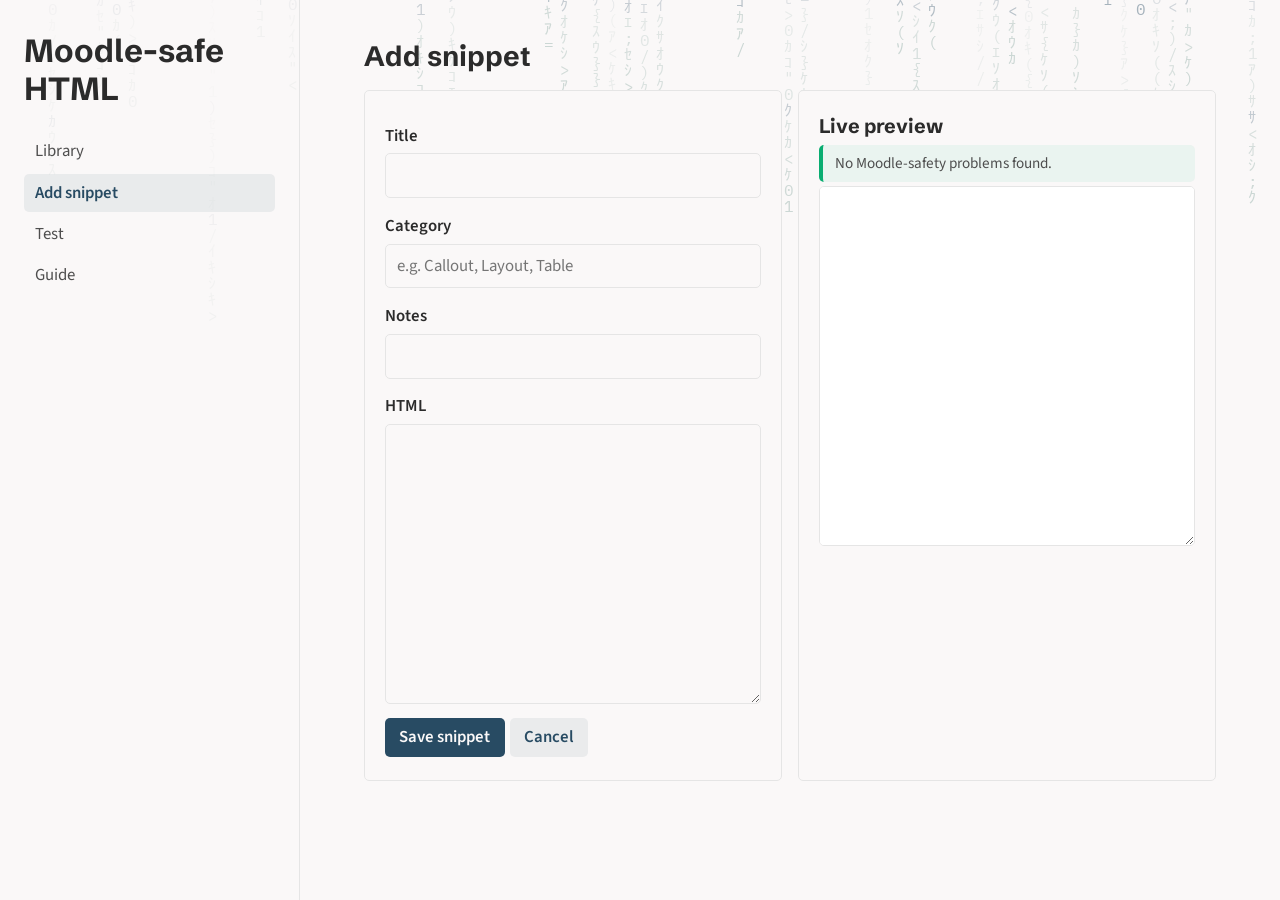
==== add.html @ e859b97b "basic site" ====
<!doctype html>
<html lang="en"><head><meta charset="utf-8"><meta name="viewport" content="width=device-width,initial-scale=1">
<title>Add snippet</title><link rel="stylesheet" href="style.css"></head>
<body>
<header><h1>Moodle-safe HTML</h1>
<nav><a href="index.html">Library</a><a href="add.html">Add snippet</a><a href="test.html">Test</a><a href="guide.html">Guide</a></nav></header>
<main>
<h2 id="h">Add snippet</h2>
<div class="row">
  <form id="f" class="card">
    <label for="title">Title</label><input id="title" required>
    <label for="category">Category</label><input id="category" list="cats" placeholder="e.g. Callout, Layout, Table">
    <datalist id="cats"></datalist>
    <label for="notes">Notes</label><input id="notes">
    <label for="html">HTML</label><textarea id="html" required></textarea>
    <button>Save snippet</button><a class="btn secondary" href="index.html">Cancel</a>
  </form>
  <div class="card"><h3>Live preview</h3><div id="checks"></div><iframe id="p" title="Preview"></iframe></div>
</div>
</main>
<script src="app.js"></script>
<script>
const $ = id => document.getElementById(id);
const editing = param('id') ? store.get(param('id')) : null;
$('cats').innerHTML = [...new Set(store.all().map(s => s.category).filter(Boolean))].map(c => `<option value="${esc(c)}">`).join('');
if (editing) { $('h').textContent = 'Edit snippet'; ['title', 'category', 'notes', 'html'].forEach(k => $(k).value = editing[k] || ''); }
function update() { $('checks').innerHTML = renderChecks(checkHtml($('html').value)); preview($('p'), $('html').value); }
$('html').addEventListener('input', update); update();
$('f').onsubmit = e => {
  e.preventDefault();
  store.upsert({ id: editing ? editing.id : newId(), title: $('title').value.trim(), category: $('category').value.trim(), notes: $('notes').value.trim(), html: $('html').value });
  location.href = 'index.html';
};
</script></body></html>
---- style.css ----
@import url("https://fonts.googleapis.com/css2?family=Schibsted+Grotesk:wght@400;700&family=Source+Sans+Pro:ital,wght@0,400;0,600;1,400&family=IBM+Plex+Mono:wght@400;600&display=swap");
:root{--light:#faf8f8;--lightgray:#e5e5e5;--gray:#b8b8b8;--darkgray:#4e4e4e;--dark:#2b2b2b;--secondary:#284b63;--tertiary:#84a59d;--highlight:#8f9fa926;--danger:#db4242;
--headerFont:"Schibsted Grotesk",system-ui,"Segoe UI",Roboto,Helvetica,Arial,sans-serif;--bodyFont:"Source Sans Pro",system-ui,"Segoe UI",Roboto,Helvetica,Arial,sans-serif;--codeFont:"IBM Plex Mono",ui-monospace,SFMono-Regular,Menlo,monospace}
@media(prefers-color-scheme:dark){:root{--light:#161618;--lightgray:#393639;--gray:#646464;--darkgray:#d4d4d4;--dark:#ebebec;--secondary:#7b97aa}}
*{box-sizing:border-box}
body{margin:0;background:var(--light);color:var(--darkgray);font-family:var(--bodyFont);font-size:1.05rem;line-height:1.6;display:grid;grid-template:"side main"/300px minmax(0,1fr);min-height:100vh}
h1,h2,h3{font-family:var(--headerFont);color:var(--dark);line-height:1.2}
h2{font-size:1.75rem;margin:0 0 1rem}
a{color:var(--secondary);font-weight:600;text-decoration:none;transition:color .2s}
a:hover{color:var(--tertiary)}
header{grid-area:side;padding:2rem 1.5rem;border-right:1px solid var(--lightgray);position:sticky;top:0;height:100vh}
header h1{font-size:2rem;margin:0 0 1.5rem}
nav{display:flex;flex-direction:column;gap:.2rem}
nav a{color:var(--darkgray);padding:.35rem .7rem;border-radius:5px;font-weight:400}
nav a:hover{background:var(--lightgray);color:var(--dark)}
nav a.active{background:var(--highlight);color:var(--secondary);font-weight:600}
main{grid-area:main;max-width:900px;width:100%;margin:0 auto;padding:2.5rem 1.5rem}
.card{background:var(--light);border:1px solid var(--lightgray);border-radius:5px;padding:1.1rem 1.25rem;margin-bottom:1rem}
.card h3{margin:.4rem 0}
.card p{margin:.3rem 0 .6rem}
.tag{display:inline-block;background:var(--highlight);color:var(--secondary);border-radius:5px;padding:0 .5rem;font-size:.85rem;font-weight:600}
.tag:before{content:"#"}
label{display:block;font-weight:600;margin:.9rem 0 .25rem;color:var(--dark)}
input,textarea,select{width:100%;padding:.5rem .7rem;border:1px solid var(--lightgray);border-radius:5px;background:var(--light);color:var(--darkgray);font:inherit}
input:focus,textarea:focus,select:focus{outline:2px solid var(--tertiary);border-color:var(--secondary)}
textarea{font-family:var(--codeFont);font-size:.88rem;min-height:280px}
button,.btn{background:var(--secondary);color:var(--light);border:0;border-radius:5px;padding:.4rem .9rem;cursor:pointer;font:inherit;font-weight:600;display:inline-block;margin:.3rem .3rem .3rem 0;transition:background .2s}
button:hover,.btn:hover{background:var(--tertiary);color:var(--light)}
button.secondary,.btn.secondary{background:var(--highlight);color:var(--secondary)}
button.secondary:hover,.btn.secondary:hover{background:var(--lightgray)}
button.danger{background:transparent;color:var(--danger)}
button.danger:hover{background:#db424222}
iframe{width:100%;min-height:360px;border:1px solid var(--lightgray);background:#fff;border-radius:5px;resize:vertical}
.msg{padding:.4rem .75rem;border-radius:5px;margin:.3rem 0;border-left:4px solid;font-size:.95rem}
.ok{background:#09ad7110;border-color:#09ad71}
.warn{background:#db894210;border-color:#db8942}
.bad{background:#db424210;border-color:#db4242}
.row{display:grid;grid-template-columns:1fr 1fr;gap:1rem}
pre{background:var(--lightgray);padding:.8rem;border-radius:5px;overflow:auto}
code{font-family:var(--codeFont);font-size:.88em;background:var(--lightgray);padding:.1rem .3rem;border-radius:5px}
@media(max-width:800px){
body{grid-template:"side" auto "main" auto/minmax(0,1fr)}
header{position:static;height:auto;border-right:0;border-bottom:1px solid var(--lightgray);padding:1rem}
header h1{margin-bottom:.6rem}
nav{flex-direction:row;flex-wrap:wrap}
.row{grid-template-columns:1fr}}
#rain{position:fixed;inset:0;width:100%;height:100%;z-index:-1;opacity:.4;pointer-events:none}
header{background:color-mix(in srgb,var(--light) 80%,transparent)}
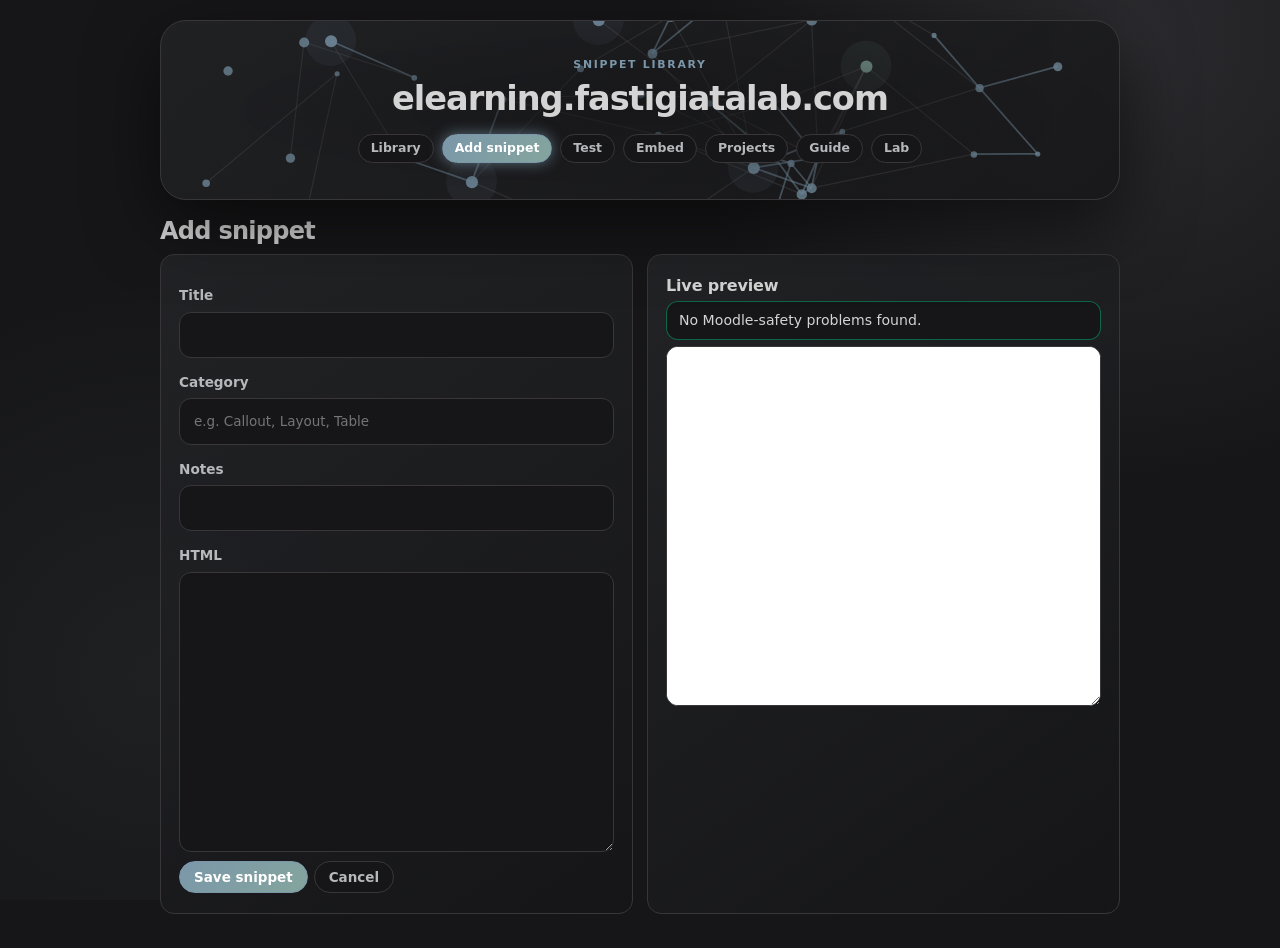
==== commit ff0b9e92: "site tuning" ====
--- a/add.html
+++ b/add.html
@@ -1,9 +1,9 @@
 <!doctype html>
 <html lang="en"><head><meta charset="utf-8"><meta name="viewport" content="width=device-width,initial-scale=1">
-<title>Add snippet</title><link rel="stylesheet" href="style.css"></head>
+<title>Add snippet | elearning.fastigiatalab.com</title><link rel="stylesheet" href="style.css"></head>
 <body>
-<header><h1>Moodle-safe HTML</h1>
-<nav><a href="index.html">Library</a><a href="add.html">Add snippet</a><a href="test.html">Test</a><a href="guide.html">Guide</a></nav></header>
+<header><h1>elearning.fastigiatalab.com</h1>
+<nav><a href="index.html">Library</a><a href="add.html">Add snippet</a><a href="test.html">Test</a><a href="embed.html">Embed</a><a href="projects.html">Projects</a><a href="guide.html">Guide</a><a href="https://fastigiatalab.com">Lab</a></nav></header>
 <main>
 <h2 id="h">Add snippet</h2>
 <div class="row">
--- a/style.css
+++ b/style.css
@@ -1,48 +1,60 @@
-@import url("https://fonts.googleapis.com/css2?family=Schibsted+Grotesk:wght@400;700&family=Source+Sans+Pro:ital,wght@0,400;0,600;1,400&family=IBM+Plex+Mono:wght@400;600&display=swap");
-:root{--light:#faf8f8;--lightgray:#e5e5e5;--gray:#b8b8b8;--darkgray:#4e4e4e;--dark:#2b2b2b;--secondary:#284b63;--tertiary:#84a59d;--highlight:#8f9fa926;--danger:#db4242;
---headerFont:"Schibsted Grotesk",system-ui,"Segoe UI",Roboto,Helvetica,Arial,sans-serif;--bodyFont:"Source Sans Pro",system-ui,"Segoe UI",Roboto,Helvetica,Arial,sans-serif;--codeFont:"IBM Plex Mono",ui-monospace,SFMono-Regular,Menlo,monospace}
-@media(prefers-color-scheme:dark){:root{--light:#161618;--lightgray:#393639;--gray:#646464;--darkgray:#d4d4d4;--dark:#ebebec;--secondary:#7b97aa}}
+:root{--bg:#161618;--panel:#232427;--line:#393639;--text:#d4d4d4;--muted:#646464;--soft:#b6b8bc;--violet:#7b97aa;--green:#84a59d;--danger:#db4242;
+--secondary:#7b97aa;--tertiary:#84a59d;--codeFont:ui-monospace,SFMono-Regular,Menlo,Consolas,monospace}
 *{box-sizing:border-box}
-body{margin:0;background:var(--light);color:var(--darkgray);font-family:var(--bodyFont);font-size:1.05rem;line-height:1.6;display:grid;grid-template:"side main"/300px minmax(0,1fr);min-height:100vh}
-h1,h2,h3{font-family:var(--headerFont);color:var(--dark);line-height:1.2}
-h2{font-size:1.75rem;margin:0 0 1rem}
-a{color:var(--secondary);font-weight:600;text-decoration:none;transition:color .2s}
-a:hover{color:var(--tertiary)}
-header{grid-area:side;padding:2rem 1.5rem;border-right:1px solid var(--lightgray);position:sticky;top:0;height:100vh}
-header h1{font-size:2rem;margin:0 0 1.5rem}
-nav{display:flex;flex-direction:column;gap:.2rem}
-nav a{color:var(--darkgray);padding:.35rem .7rem;border-radius:5px;font-weight:400}
-nav a:hover{background:var(--lightgray);color:var(--dark)}
-nav a.active{background:var(--highlight);color:var(--secondary);font-weight:600}
-main{grid-area:main;max-width:900px;width:100%;margin:0 auto;padding:2.5rem 1.5rem}
-.card{background:var(--light);border:1px solid var(--lightgray);border-radius:5px;padding:1.1rem 1.25rem;margin-bottom:1rem}
-.card h3{margin:.4rem 0}
-.card p{margin:.3rem 0 .6rem}
-.tag{display:inline-block;background:var(--highlight);color:var(--secondary);border-radius:5px;padding:0 .5rem;font-size:.85rem;font-weight:600}
-.tag:before{content:"#"}
-label{display:block;font-weight:600;margin:.9rem 0 .25rem;color:var(--dark)}
-input,textarea,select{width:100%;padding:.5rem .7rem;border:1px solid var(--lightgray);border-radius:5px;background:var(--light);color:var(--darkgray);font:inherit}
-input:focus,textarea:focus,select:focus{outline:2px solid var(--tertiary);border-color:var(--secondary)}
-textarea{font-family:var(--codeFont);font-size:.88rem;min-height:280px}
-button,.btn{background:var(--secondary);color:var(--light);border:0;border-radius:5px;padding:.4rem .9rem;cursor:pointer;font:inherit;font-weight:600;display:inline-block;margin:.3rem .3rem .3rem 0;transition:background .2s}
-button:hover,.btn:hover{background:var(--tertiary);color:var(--light)}
-button.secondary,.btn.secondary{background:var(--highlight);color:var(--secondary)}
-button.secondary:hover,.btn.secondary:hover{background:var(--lightgray)}
-button.danger{background:transparent;color:var(--danger)}
-button.danger:hover{background:#db424222}
-iframe{width:100%;min-height:360px;border:1px solid var(--lightgray);background:#fff;border-radius:5px;resize:vertical}
-.msg{padding:.4rem .75rem;border-radius:5px;margin:.3rem 0;border-left:4px solid;font-size:.95rem}
-.ok{background:#09ad7110;border-color:#09ad71}
-.warn{background:#db894210;border-color:#db8942}
-.bad{background:#db424210;border-color:#db4242}
-.row{display:grid;grid-template-columns:1fr 1fr;gap:1rem}
-pre{background:var(--lightgray);padding:.8rem;border-radius:5px;overflow:auto}
-code{font-family:var(--codeFont);font-size:.88em;background:var(--lightgray);padding:.1rem .3rem;border-radius:5px}
-@media(max-width:800px){
-body{grid-template:"side" auto "main" auto/minmax(0,1fr)}
-header{position:static;height:auto;border-right:0;border-bottom:1px solid var(--lightgray);padding:1rem}
-header h1{margin-bottom:.6rem}
-nav{flex-direction:row;flex-wrap:wrap}
-.row{grid-template-columns:1fr}}
+body{margin:0;min-height:100vh;color:var(--text);font:13.5px/1.5 Inter,system-ui,sans-serif;padding:20px;
+background:radial-gradient(circle at 88% 4%,#2b2b2f 0,transparent 28rem),radial-gradient(circle at 12% 75%,#1f2022 0,transparent 25rem),var(--bg);background-attachment:fixed}
+h1,h2,h3{line-height:1.1;letter-spacing:-.03em;margin:0 0 10px;color:var(--text)}
+h1{font-size:clamp(1.4rem,3vw,2.1rem)}
+h2{font-size:clamp(1.2rem,2.4vw,1.5rem)}
+h3{font-size:1rem;letter-spacing:-.01em}
+a{color:var(--violet);text-decoration:none;transition:color .15s}
+a:hover{color:var(--green)}
+header{width:min(960px,100%);margin:0 auto 18px;border:1px solid var(--line);border-radius:26px;background:linear-gradient(145deg,#232427cc,#161618cc);box-shadow:0 24px 70px #0008;padding:clamp(20px,4vw,36px);text-align:center}
+header:before{content:"Snippet Library";display:block;color:var(--violet);font-size:.74rem;font-weight:800;letter-spacing:.16em;text-transform:uppercase;margin-bottom:8px}
+header h1{margin-bottom:16px}
+nav{display:flex;gap:8px;justify-content:center;flex-wrap:wrap}
+nav a{border:1px solid var(--line);border-radius:999px;padding:4px 12px;background:#161618;color:var(--soft);font-weight:600;font-size:.78rem;transition:box-shadow .2s,border-color .2s,color .2s}
+nav a:hover{border-color:var(--violet);color:var(--text);box-shadow:0 0 12px #7b97aa99}
+nav a.active{border-color:var(--violet);background:linear-gradient(135deg,var(--violet),var(--green));color:#fff;box-shadow:0 0 14px #7b97aaaa}
+main{width:min(960px,100%);margin:0 auto}
+.card{border:1px solid var(--line);border-radius:14px;background:linear-gradient(145deg,#232427ee,#161618ee);padding:16px 18px;margin-bottom:14px}
+.card h3{margin:6px 0}
+.card p{margin:4px 0 10px;color:var(--soft);font-size:.92rem}
+.tag{display:inline-block;border:1px solid var(--line);background:#161618;color:var(--violet);border-radius:999px;padding:0 8px;font-size:.66rem;font-weight:800;letter-spacing:.16em;text-transform:uppercase}
+label{display:block;font-weight:700;margin:14px 0 6px;color:var(--soft);font-size:.85rem}
+input,textarea,select{width:100%;padding:12px 14px;border-radius:12px;border:1px solid var(--line);background:#161618;color:var(--text);font:inherit;outline:0}
+input:focus,textarea:focus,select:focus{border-color:var(--violet);box-shadow:0 0 0 3px #7b97aa33}
+textarea{font-family:var(--codeFont);font-size:.85rem;line-height:1.5;min-height:280px}
+button,.btn{border:1px solid var(--violet);border-radius:999px;padding:5px 14px;font-size:.82rem;background:linear-gradient(135deg,var(--violet),var(--green));color:#fff;font:inherit;font-weight:700;cursor:pointer;display:inline-block;margin:4px 6px 4px 0;transition:transform .15s ease,filter .15s ease,box-shadow .2s}
+button:hover,.btn:hover{transform:translateY(-1px);filter:brightness(1.08);color:#fff}
+button:focus-visible,.btn:focus-visible{outline:3px solid #7b97aa66;outline-offset:3px}
+button.secondary,.btn.secondary{background:#161618;border-color:var(--line);color:var(--soft)}
+button.danger{background:#161618;border-color:#db424288;color:#e98a8a}
+iframe{width:100%;min-height:360px;border:1px solid var(--line);background:#fff;border-radius:12px;resize:vertical}
+.msg{padding:8px 12px;border-radius:12px;margin:6px 0;border:1px solid;font-size:.88rem;background:#161618}
+.ok{border-color:#09ad7188}.warn{border-color:#db894288}.bad{border-color:#db424288}
+.row{display:grid;grid-template-columns:1fr 1fr;gap:14px}
+pre{background:#161618;border:1px solid var(--line);border-radius:12px;padding:14px 16px;overflow:auto}
+code{font-family:var(--codeFont);font-size:.85em;background:#161618;border:1px solid var(--line);padding:1px 6px;border-radius:6px}
 #rain{position:fixed;inset:0;width:100%;height:100%;z-index:-1;opacity:.4;pointer-events:none}
-header{background:color-mix(in srgb,var(--light) 80%,transparent)}
+@media(max-width:800px){.row{grid-template-columns:1fr}}
+header:before{font-size:.68rem}
+.intro{color:var(--soft);margin:0 0 14px}
+.projects{display:grid;grid-template-columns:repeat(auto-fill,minmax(300px,1fr));gap:14px}
+.project{display:flex;gap:14px;align-items:flex-start;margin:0;transition:border-color .15s,transform .15s}
+.project:hover{border-color:var(--violet);transform:translateY(-2px)}
+.project img{width:56px;height:56px;border-radius:12px;flex:none;border:1px solid var(--line);background:#161618}
+.project h3{margin:0 0 2px;color:var(--text)}
+.project p{margin:6px 0 0;color:var(--soft);font-size:.85rem}
+.addr{color:var(--violet);font-family:var(--codeFont);font-size:.75rem}
+header{position:relative;overflow:hidden;isolation:isolate}
+.header-graph{position:absolute;inset:0;width:100%;height:100%;z-index:-1;opacity:.85;pointer-events:none}
+header:after{content:"";position:absolute;inset:0;z-index:-1;background:radial-gradient(ellipse at center,#161618aa 0,transparent 70%);pointer-events:none}
+nav a:focus-visible{outline:3px solid #7b97aa66;outline-offset:2px}
+button:hover,.btn:hover{box-shadow:0 0 14px #7b97aaaa}
+button.secondary:hover,.btn.secondary:hover{border-color:var(--violet);color:var(--text);box-shadow:0 0 12px #7b97aa88}
+button.danger{border-color:#ff4d4d99;color:#ff8a8a;box-shadow:0 0 8px #ff4d4d66}
+button.danger:hover{border-color:#ff4d4d;color:#ff8a8a;box-shadow:0 0 14px #ff4d4dcc,inset 0 0 8px #ff4d4d44}
+button.danger:focus-visible{outline-color:#ff4d4d88}
+.tag{transition:box-shadow .2s,border-color .2s}
+.tag:hover{border-color:var(--violet);box-shadow:0 0 10px #7b97aa88}
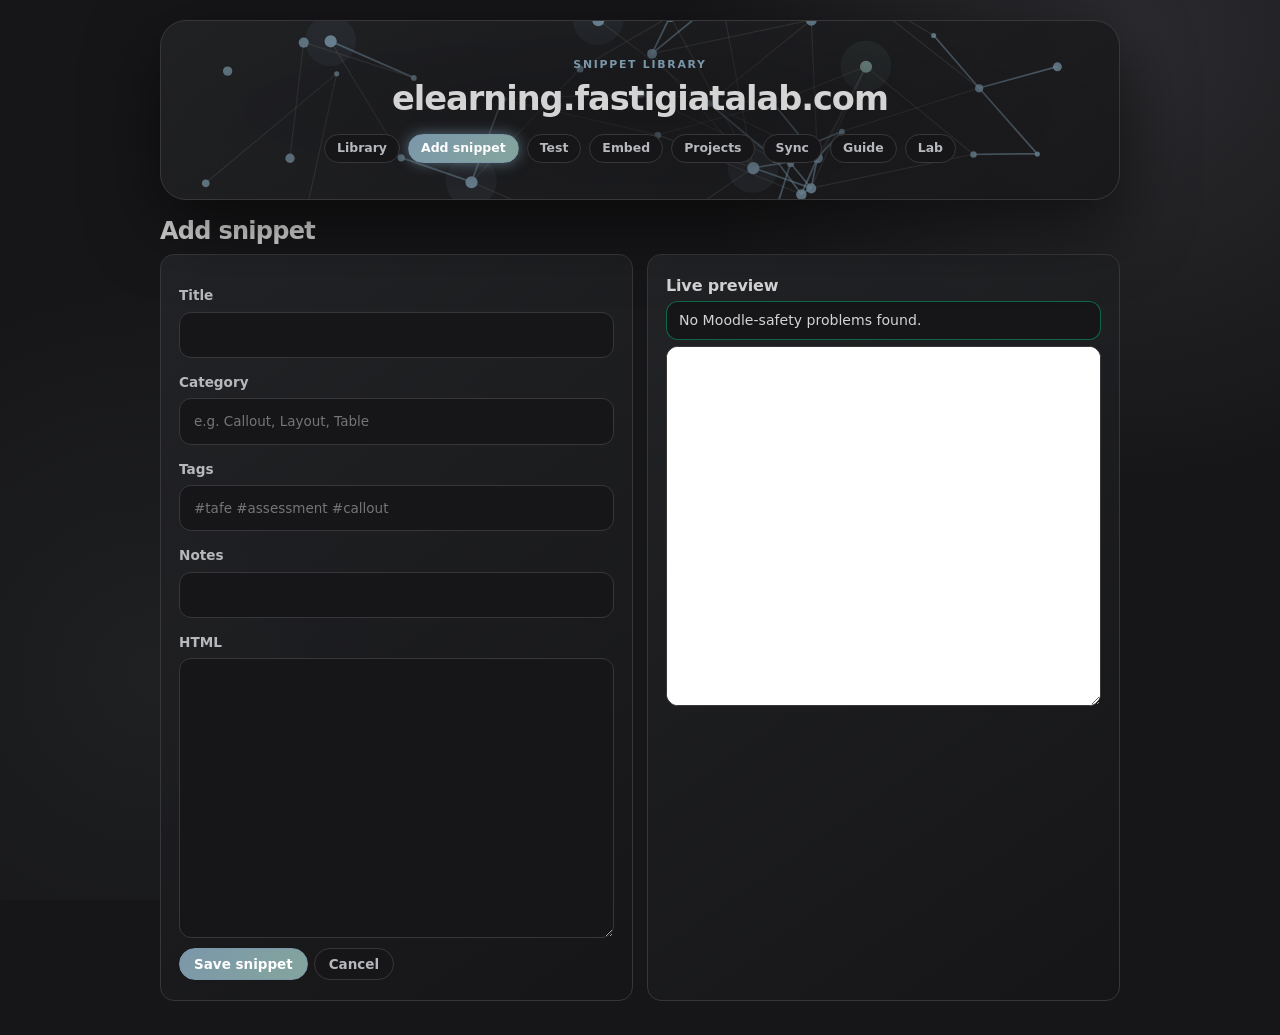
==== commit bddf287b: "storage json" ====
--- a/add.html
+++ b/add.html
@@ -3,7 +3,7 @@
 <title>Add snippet | elearning.fastigiatalab.com</title><link rel="stylesheet" href="style.css"></head>
 <body>
 <header><h1>elearning.fastigiatalab.com</h1>
-<nav><a href="index.html">Library</a><a href="add.html">Add snippet</a><a href="test.html">Test</a><a href="embed.html">Embed</a><a href="projects.html">Projects</a><a href="guide.html">Guide</a><a href="https://fastigiatalab.com">Lab</a></nav></header>
+<nav><a href="index.html">Library</a><a href="add.html">Add snippet</a><a href="test.html">Test</a><a href="embed.html">Embed</a><a href="projects.html">Projects</a><a href="sync.html">Sync</a><a href="guide.html">Guide</a><a href="https://fastigiatalab.com">Lab</a></nav></header>
 <main>
 <h2 id="h">Add snippet</h2>
 <div class="row">
@@ -11,6 +11,8 @@
     <label for="title">Title</label><input id="title" required>
     <label for="category">Category</label><input id="category" list="cats" placeholder="e.g. Callout, Layout, Table">
     <datalist id="cats"></datalist>
+    <label for="tags">Tags</label><input id="tags" list="taglist" placeholder="#tafe #assessment #callout" autocomplete="off">
+    <datalist id="taglist"></datalist>
     <label for="notes">Notes</label><input id="notes">
     <label for="html">HTML</label><textarea id="html" required></textarea>
     <button>Save snippet</button><a class="btn secondary" href="index.html">Cancel</a>
@@ -23,12 +25,13 @@
 const $ = id => document.getElementById(id);
 const editing = param('id') ? store.get(param('id')) : null;
 $('cats').innerHTML = [...new Set(store.all().map(s => s.category).filter(Boolean))].map(c => `<option value="${esc(c)}">`).join('');
-if (editing) { $('h').textContent = 'Edit snippet'; ['title', 'category', 'notes', 'html'].forEach(k => $(k).value = editing[k] || ''); }
+$('taglist').innerHTML = [...new Set(store.all().flatMap(s => s.tags || []))].map(t => `<option value="#${esc(t)}">`).join('');
+if (editing) { $('h').textContent = 'Edit snippet'; ['title', 'category', 'notes', 'html'].forEach(k => $(k).value = editing[k] || ''); $('tags').value = (editing.tags || []).map(t => '#' + t).join(' '); }
 function update() { $('checks').innerHTML = renderChecks(checkHtml($('html').value)); preview($('p'), $('html').value); }
 $('html').addEventListener('input', update); update();
 $('f').onsubmit = e => {
   e.preventDefault();
-  store.upsert({ id: editing ? editing.id : newId(), title: $('title').value.trim(), category: $('category').value.trim(), notes: $('notes').value.trim(), html: $('html').value });
+  store.upsert({ id: editing ? editing.id : newId(), title: $('title').value.trim(), category: $('category').value.trim(), tags: parseTags($('tags').value), notes: $('notes').value.trim(), html: $('html').value });
   location.href = 'index.html';
 };
 </script></body></html>
--- a/style.css
+++ b/style.css
@@ -58,3 +58,6 @@
 button.danger:focus-visible{outline-color:#ff4d4d88}
 .tag{transition:box-shadow .2s,border-color .2s}
 .tag:hover{border-color:var(--violet);box-shadow:0 0 10px #7b97aa88}
+.utag{font:inherit;font-size:.66rem;font-weight:800;letter-spacing:.16em;text-transform:uppercase;cursor:pointer;margin:0 0 0 6px;padding:0 8px;background:#161618;box-shadow:none;transform:none;filter:none}
+.utag:before{content:"#"}
+.utag:hover{transform:none;filter:none;color:#fff;border-color:var(--violet);box-shadow:0 0 10px #7b97aa88}
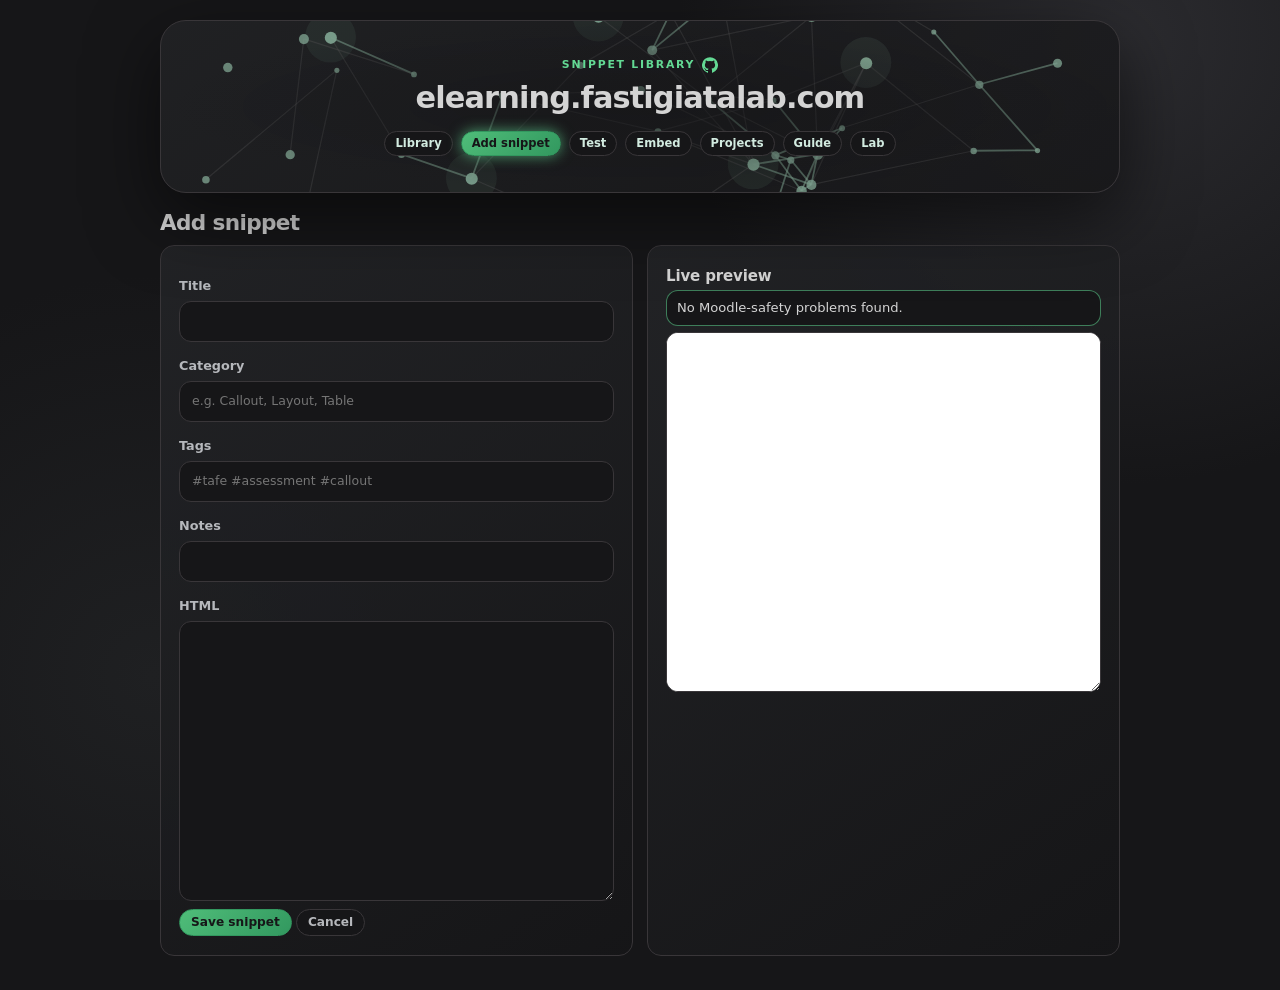
==== commit 37c56b87: "push me" ====
--- a/add.html
+++ b/add.html
@@ -2,8 +2,8 @@
 <html lang="en"><head><meta charset="utf-8"><meta name="viewport" content="width=device-width,initial-scale=1">
 <title>Add snippet | elearning.fastigiatalab.com</title><link rel="stylesheet" href="style.css"></head>
 <body>
-<header><h1>elearning.fastigiatalab.com</h1>
-<nav><a href="index.html">Library</a><a href="add.html">Add snippet</a><a href="test.html">Test</a><a href="embed.html">Embed</a><a href="projects.html">Projects</a><a href="sync.html">Sync</a><a href="guide.html">Guide</a><a href="https://fastigiatalab.com">Lab</a></nav></header>
+<header><div class="brand-label">Snippet Library<a class="github-sync" href="sync.html" aria-label="GitHub sync settings" title="GitHub sync settings"><svg viewBox="0 0 24 24" aria-hidden="true"><path d="M12 .297a12 12 0 0 0-3.797 23.385c.6.112.82-.258.82-.577v-2.234c-3.338.726-4.043-1.416-4.043-1.416-.546-1.387-1.333-1.756-1.333-1.756-1.09-.745.083-.73.083-.73 1.205.085 1.84 1.237 1.84 1.237 1.07 1.834 2.807 1.304 3.492.997.108-.776.418-1.305.762-1.605-2.665-.3-5.467-1.334-5.467-5.93 0-1.31.468-2.38 1.235-3.22-.123-.303-.535-1.523.117-3.176 0 0 1.008-.322 3.3 1.23a11.5 11.5 0 0 1 6 0c2.29-1.552 3.297-1.23 3.297-1.23.653 1.653.242 2.873.12 3.176.77.84 1.233 1.91 1.233 3.22 0 4.61-2.807 5.625-5.48 5.92.43.372.823 1.102.823 2.222v3.293c0 .32.216.694.825.576A12.001 12.001 0 0 0 12 .297z"/></svg></a></div><h1>elearning.fastigiatalab.com</h1>
+<nav><a href="index.html">Library</a><a href="add.html">Add snippet</a><a href="test.html">Test</a><a href="embed.html">Embed</a><a href="projects.html">Projects</a><a href="guide.html">Guide</a><a href="https://fastigiatalab.com">Lab</a></nav></header>
 <main>
 <h2 id="h">Add snippet</h2>
 <div class="row">
--- a/style.css
+++ b/style.css
@@ -1,63 +1,81 @@
-:root{--bg:#161618;--panel:#232427;--line:#393639;--text:#d4d4d4;--muted:#646464;--soft:#b6b8bc;--violet:#7b97aa;--green:#84a59d;--danger:#db4242;
---secondary:#7b97aa;--tertiary:#84a59d;--codeFont:ui-monospace,SFMono-Regular,Menlo,Consolas,monospace}
+:root{--bg:#161618;--panel:#232427;--line:#393639;--text:#d4d4d4;--muted:#646464;--soft:#b6b8bc;--violet:#63d994;--green:#a3d2b6;--nav:#d2ebe0;--button-start:#4fbd79;--button-end:#32985f;--danger:#db4242;
+--secondary:#63d994;--tertiary:#a3d2b6;--codeFont:ui-monospace,SFMono-Regular,Menlo,Consolas,monospace}
 *{box-sizing:border-box}
-body{margin:0;min-height:100vh;color:var(--text);font:13.5px/1.5 Inter,system-ui,sans-serif;padding:20px;
+body{margin:0;min-height:100vh;color:var(--text);font:12.5px/1.5 Inter,system-ui,sans-serif;padding:20px;
 background:radial-gradient(circle at 88% 4%,#2b2b2f 0,transparent 28rem),radial-gradient(circle at 12% 75%,#1f2022 0,transparent 25rem),var(--bg);background-attachment:fixed}
 h1,h2,h3{line-height:1.1;letter-spacing:-.03em;margin:0 0 10px;color:var(--text)}
-h1{font-size:clamp(1.4rem,3vw,2.1rem)}
-h2{font-size:clamp(1.2rem,2.4vw,1.5rem)}
-h3{font-size:1rem;letter-spacing:-.01em}
+h1{font-size:clamp(1.3rem,2.8vw,1.9rem)}
+h2{font-size:clamp(1.1rem,2.2vw,1.35rem)}
+h3{font-size:.94rem;letter-spacing:-.01em}
 a{color:var(--violet);text-decoration:none;transition:color .15s}
 a:hover{color:var(--green)}
 header{width:min(960px,100%);margin:0 auto 18px;border:1px solid var(--line);border-radius:26px;background:linear-gradient(145deg,#232427cc,#161618cc);box-shadow:0 24px 70px #0008;padding:clamp(20px,4vw,36px);text-align:center}
-header:before{content:"Snippet Library";display:block;color:var(--violet);font-size:.74rem;font-weight:800;letter-spacing:.16em;text-transform:uppercase;margin-bottom:8px}
+.brand-label{display:flex;align-items:center;justify-content:center;gap:7px;color:var(--violet);font-size:.74rem;font-weight:800;letter-spacing:.16em;text-transform:uppercase;margin-bottom:8px}
+.github-sync{display:inline-flex;align-items:center;justify-content:center;color:var(--violet);transition:color .15s,transform .15s}
+.github-sync svg{display:block;width:16px;height:16px;fill:currentColor}
+.github-sync:hover{color:var(--green);transform:translateY(-1px)}
+.github-sync:focus-visible{outline:3px solid #63d99466;outline-offset:3px;border-radius:4px}
 header h1{margin-bottom:16px}
 nav{display:flex;gap:8px;justify-content:center;flex-wrap:wrap}
-nav a{border:1px solid var(--line);border-radius:999px;padding:4px 12px;background:#161618;color:var(--soft);font-weight:600;font-size:.78rem;transition:box-shadow .2s,border-color .2s,color .2s}
-nav a:hover{border-color:var(--violet);color:var(--text);box-shadow:0 0 12px #7b97aa99}
-nav a.active{border-color:var(--violet);background:linear-gradient(135deg,var(--violet),var(--green));color:#fff;box-shadow:0 0 14px #7b97aaaa}
+nav a{border:1px solid var(--line);border-radius:999px;padding:3px 10px;background:#161618;color:var(--nav);font-weight:600;font-size:.72rem;transition:box-shadow .2s,border-color .2s,color .2s}
+nav a:hover{border-color:var(--violet);color:var(--text);box-shadow:0 0 12px #63d99499}
+nav a.active{border-color:var(--button-end);background:linear-gradient(135deg,var(--button-start),var(--button-end));color:#161618;box-shadow:0 0 14px #63d994aa}
 main{width:min(960px,100%);margin:0 auto}
 .card{border:1px solid var(--line);border-radius:14px;background:linear-gradient(145deg,#232427ee,#161618ee);padding:16px 18px;margin-bottom:14px}
 .card h3{margin:6px 0}
-.card p{margin:4px 0 10px;color:var(--soft);font-size:.92rem}
-.tag{display:inline-block;border:1px solid var(--line);background:#161618;color:var(--violet);border-radius:999px;padding:0 8px;font-size:.66rem;font-weight:800;letter-spacing:.16em;text-transform:uppercase}
-label{display:block;font-weight:700;margin:14px 0 6px;color:var(--soft);font-size:.85rem}
-input,textarea,select{width:100%;padding:12px 14px;border-radius:12px;border:1px solid var(--line);background:#161618;color:var(--text);font:inherit;outline:0}
-input:focus,textarea:focus,select:focus{border-color:var(--violet);box-shadow:0 0 0 3px #7b97aa33}
-textarea{font-family:var(--codeFont);font-size:.85rem;line-height:1.5;min-height:280px}
-button,.btn{border:1px solid var(--violet);border-radius:999px;padding:5px 14px;font-size:.82rem;background:linear-gradient(135deg,var(--violet),var(--green));color:#fff;font:inherit;font-weight:700;cursor:pointer;display:inline-block;margin:4px 6px 4px 0;transition:transform .15s ease,filter .15s ease,box-shadow .2s}
+.card p{margin:4px 0 10px;color:var(--soft);font-size:.86rem}
+.tag{display:inline-block;border:1px solid var(--line);background:#161618;color:var(--violet);border-radius:999px;padding:0 7px;font-size:.62rem;font-weight:800;letter-spacing:.16em;text-transform:uppercase}
+label{display:block;font-weight:700;margin:14px 0 6px;color:var(--soft);font-size:.8rem}
+input,textarea,select{width:100%;padding:10px 12px;border-radius:12px;border:1px solid var(--line);background:#161618;color:var(--text);font:inherit;outline:0}
+input:focus,textarea:focus,select:focus{border-color:var(--violet);box-shadow:0 0 0 3px #63d99433}
+textarea{font-family:var(--codeFont);font-size:.8rem;line-height:1.5;min-height:280px}
+button,.btn{border:1px solid var(--button-end);border-radius:999px;padding:3px 11px;background:linear-gradient(135deg,var(--button-start),var(--button-end));color:#161618;font:inherit;font-size:.76rem;font-weight:700;cursor:pointer;display:inline-block;margin:3px 4px 3px 0;transition:transform .15s ease,filter .15s ease,box-shadow .2s}
 button:hover,.btn:hover{transform:translateY(-1px);filter:brightness(1.08);color:#fff}
-button:focus-visible,.btn:focus-visible{outline:3px solid #7b97aa66;outline-offset:3px}
+button:not(.secondary):not(.danger):hover,.btn:not(.secondary):hover{color:#161618}
+button:focus-visible,.btn:focus-visible{outline:3px solid #63d99466;outline-offset:3px}
 button.secondary,.btn.secondary{background:#161618;border-color:var(--line);color:var(--soft)}
 button.danger{background:#161618;border-color:#db424288;color:#e98a8a}
 iframe{width:100%;min-height:360px;border:1px solid var(--line);background:#fff;border-radius:12px;resize:vertical}
-.msg{padding:8px 12px;border-radius:12px;margin:6px 0;border:1px solid;font-size:.88rem;background:#161618}
-.ok{border-color:#09ad7188}.warn{border-color:#db894288}.bad{border-color:#db424288}
+.msg{padding:7px 10px;border-radius:12px;margin:6px 0;border:1px solid;font-size:.82rem;background:#161618}
+.ok{border-color:#63d99488}.warn{border-color:#db894288}.bad{border-color:#db424288}
 .row{display:grid;grid-template-columns:1fr 1fr;gap:14px}
-pre{background:#161618;border:1px solid var(--line);border-radius:12px;padding:14px 16px;overflow:auto}
-code{font-family:var(--codeFont);font-size:.85em;background:#161618;border:1px solid var(--line);padding:1px 6px;border-radius:6px}
+pre{background:#161618;border:1px solid var(--line);border-radius:12px;padding:12px 14px;overflow:auto}
+code{font-family:var(--codeFont);font-size:.8em;background:#161618;border:1px solid var(--line);padding:1px 6px;border-radius:6px}
 #rain{position:fixed;inset:0;width:100%;height:100%;z-index:-1;opacity:.4;pointer-events:none}
 @media(max-width:800px){.row{grid-template-columns:1fr}}
-header:before{font-size:.68rem}
+.brand-label{font-size:.68rem}
 .intro{color:var(--soft);margin:0 0 14px}
 .projects{display:grid;grid-template-columns:repeat(auto-fill,minmax(300px,1fr));gap:14px}
 .project{display:flex;gap:14px;align-items:flex-start;margin:0;transition:border-color .15s,transform .15s}
 .project:hover{border-color:var(--violet);transform:translateY(-2px)}
 .project img{width:56px;height:56px;border-radius:12px;flex:none;border:1px solid var(--line);background:#161618}
 .project h3{margin:0 0 2px;color:var(--text)}
-.project p{margin:6px 0 0;color:var(--soft);font-size:.85rem}
-.addr{color:var(--violet);font-family:var(--codeFont);font-size:.75rem}
+.project p{margin:6px 0 0;color:var(--soft);font-size:.8rem}
+.addr{color:var(--violet);font-family:var(--codeFont);font-size:.7rem}
 header{position:relative;overflow:hidden;isolation:isolate}
 .header-graph{position:absolute;inset:0;width:100%;height:100%;z-index:-1;opacity:.85;pointer-events:none}
 header:after{content:"";position:absolute;inset:0;z-index:-1;background:radial-gradient(ellipse at center,#161618aa 0,transparent 70%);pointer-events:none}
-nav a:focus-visible{outline:3px solid #7b97aa66;outline-offset:2px}
-button:hover,.btn:hover{box-shadow:0 0 14px #7b97aaaa}
-button.secondary:hover,.btn.secondary:hover{border-color:var(--violet);color:var(--text);box-shadow:0 0 12px #7b97aa88}
+nav a:focus-visible{outline:3px solid #63d99466;outline-offset:2px}
+button:hover,.btn:hover{box-shadow:0 0 14px #63d994aa}
+button.secondary:hover,.btn.secondary:hover{border-color:var(--violet);color:var(--text);box-shadow:0 0 12px #63d99488}
 button.danger{border-color:#ff4d4d99;color:#ff8a8a;box-shadow:0 0 8px #ff4d4d66}
 button.danger:hover{border-color:#ff4d4d;color:#ff8a8a;box-shadow:0 0 14px #ff4d4dcc,inset 0 0 8px #ff4d4d44}
 button.danger:focus-visible{outline-color:#ff4d4d88}
 .tag{transition:box-shadow .2s,border-color .2s}
-.tag:hover{border-color:var(--violet);box-shadow:0 0 10px #7b97aa88}
-.utag{font:inherit;font-size:.66rem;font-weight:800;letter-spacing:.16em;text-transform:uppercase;cursor:pointer;margin:0 0 0 6px;padding:0 8px;background:#161618;box-shadow:none;transform:none;filter:none}
+.tag:hover{border-color:var(--violet);box-shadow:0 0 10px #63d99488}
+.utag{font:inherit;font-size:.62rem;font-weight:800;letter-spacing:.16em;text-transform:uppercase;cursor:pointer;margin:0 0 0 6px;padding:0 6px;background:#161618;box-shadow:none;transform:none;filter:none}
 .utag:before{content:"#"}
-.utag:hover{transform:none;filter:none;color:#fff;border-color:var(--violet);box-shadow:0 0 10px #7b97aa88}
+.utag:hover{transform:none;filter:none;color:#fff;border-color:var(--violet);box-shadow:0 0 10px #63d99488}
+#list .card h3{font-size:.88rem}
+#list .card p{font-size:.8rem}
+#list .snippet-tags>.tag{font-size:.58rem}
+#list .card button,#list .card .btn{font-size:.7rem;padding:2px 9px}
+#list .card .utag{font-size:.58rem;padding:0 5px}
+.snippet-card{display:grid;grid-template-columns:minmax(0,.9fr) minmax(0,1.1fr);gap:18px;align-items:center}
+.snippet-tags{display:flex;align-items:center;flex-wrap:wrap;gap:4px}
+.snippet-tags .utag{margin:0}
+.snippet-card h3{margin:6px 0}
+.snippet-actions{display:flex;flex-wrap:wrap;align-items:center;gap:3px}
+.snippet-actions button,.snippet-actions .btn{margin:0}
+#list .snippet-card .snippet-description{margin:0;padding:10px 12px;border:1px solid var(--line);border-radius:10px;background:#161618;color:var(--soft);font-size:.74rem}
+@media(max-width:600px){.snippet-card{grid-template-columns:1fr;gap:10px}}
